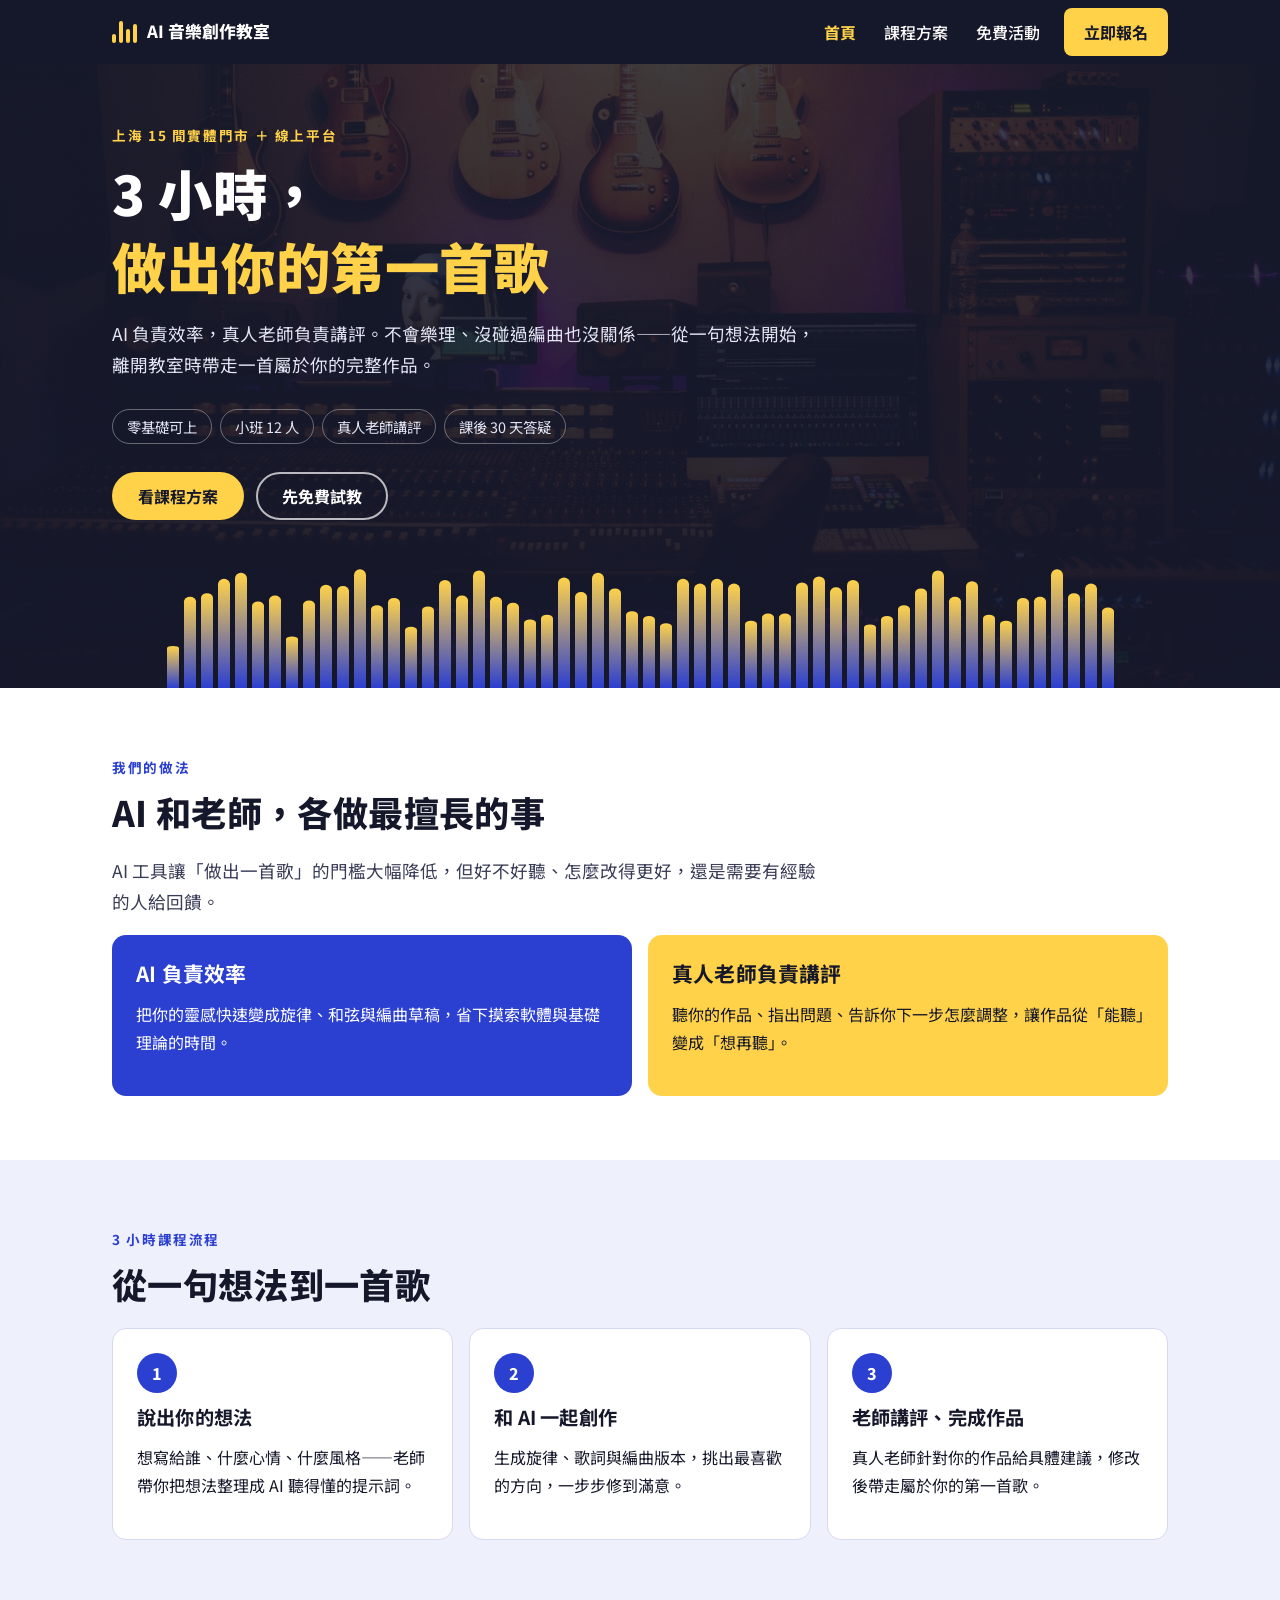
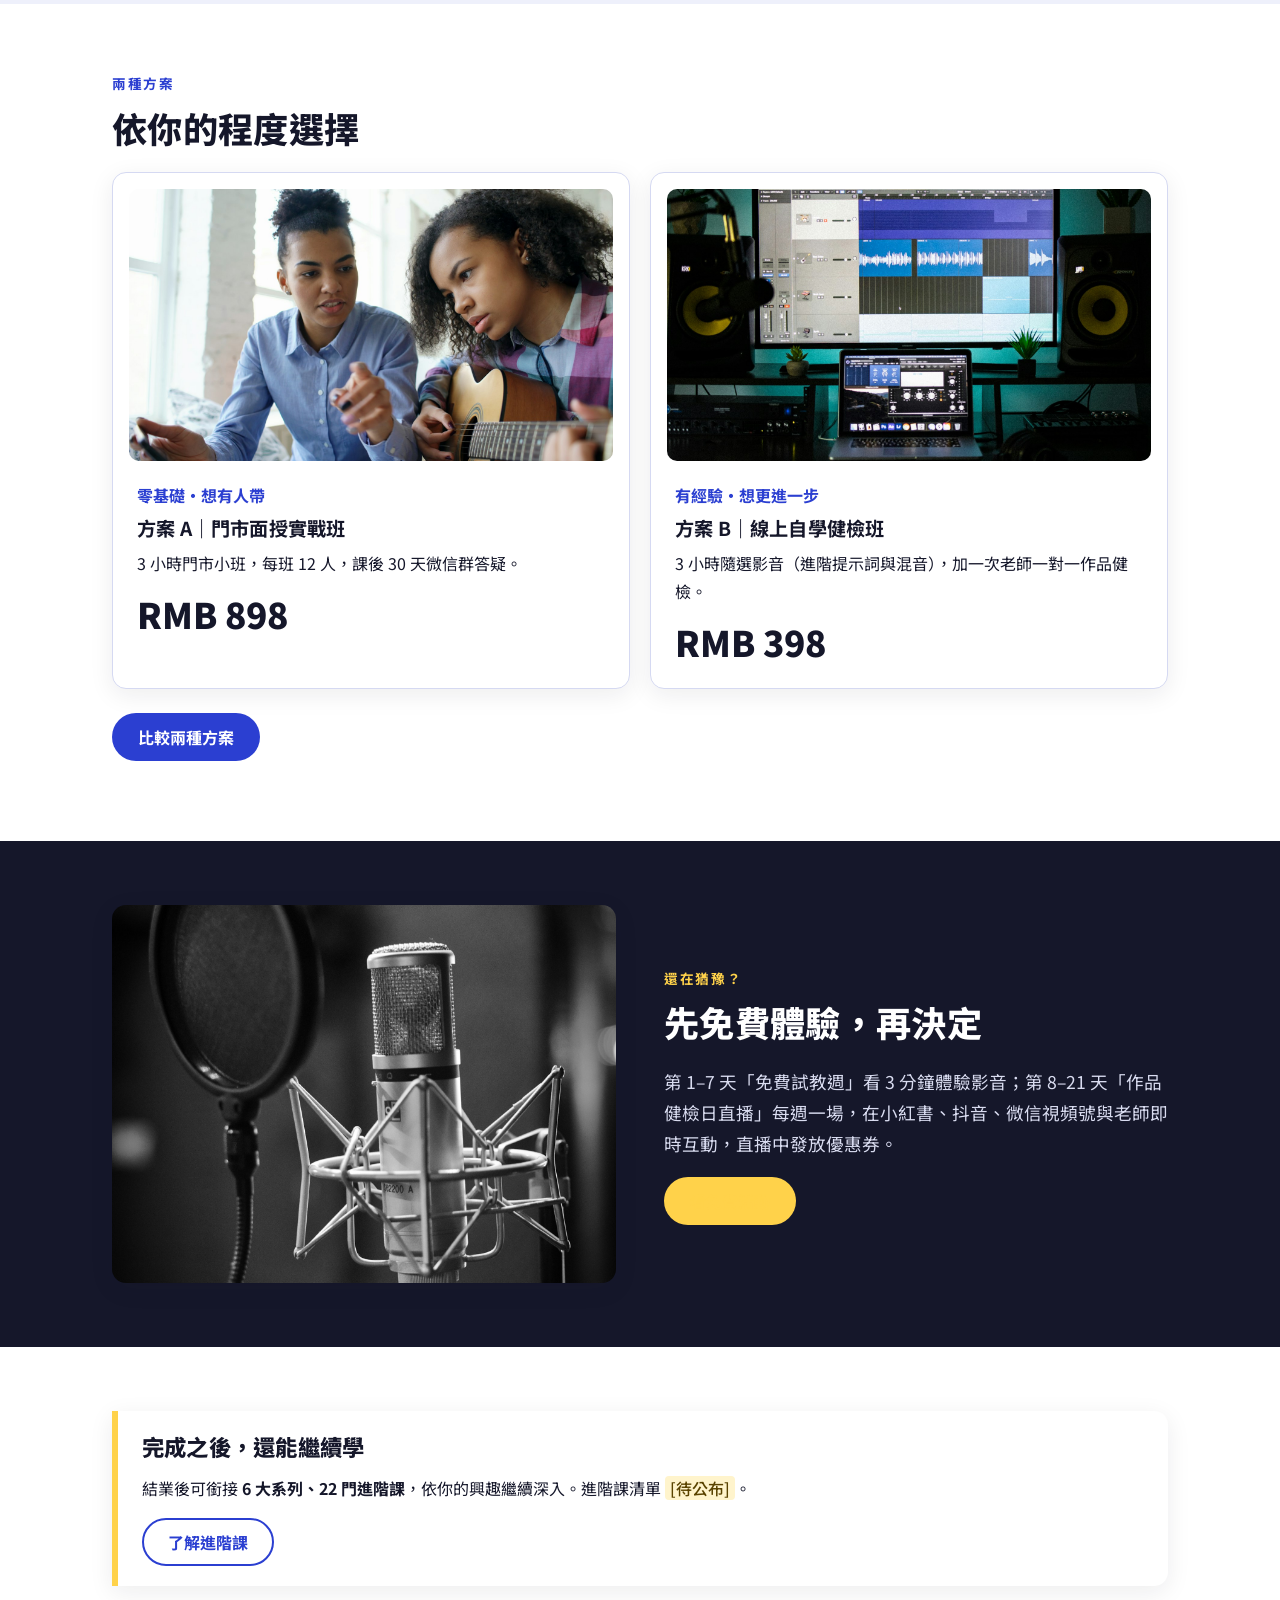
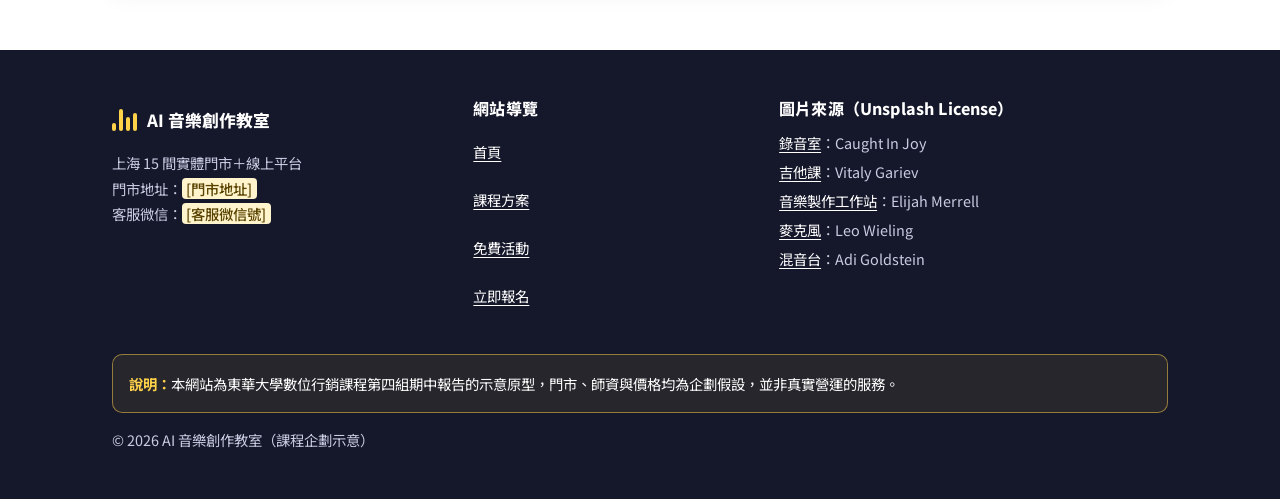
==== ai-music/index.html @ f9fa3133 "新增 AI 音樂創作教室示意官網（ai-music/） 東華大學數位行銷課程第四組期中報告企劃的多頁式靜態網站： 首頁、課程方案、免費活動、報名，共用 style.css 與 script.js。 圖" ====
<!doctype html>
<html lang="zh-Hant">
<head>
  <meta charset="utf-8">
  <meta name="viewport" content="width=device-width, initial-scale=1">
  <title>AI 音樂創作教室｜3 小時，做出你的第一首歌</title>
  <meta name="description" content="AI 音樂創作教室：上海 15 間實體門市＋線上平台。AI 負責效率，真人老師負責講評，3 小時做出你的第一首歌。">
  <meta name="theme-color" content="#15172A">
  <link rel="preconnect" href="https://fonts.googleapis.com">
  <link rel="preconnect" href="https://fonts.gstatic.com" crossorigin>
  <link href="https://fonts.googleapis.com/css2?family=Noto+Sans+TC:wght@400;500;700;800;900&display=swap" rel="stylesheet">
  <link rel="stylesheet" href="style.css">
</head>
<body>
  <a class="skip-link" href="#main">跳到主要內容</a>

  <header class="site-header">
    <div class="container nav">
      <a class="brand" href="index.html" aria-label="AI 音樂創作教室 首頁">
        <span class="brand-mark" aria-hidden="true"><i></i><i></i><i></i><i></i></span>
        AI 音樂創作教室
      </a>
      <button class="nav-toggle" type="button" aria-expanded="false" aria-controls="nav-menu" aria-label="開啟選單">
        <span class="nav-toggle-bars" aria-hidden="true"></span>
      </button>
      <nav aria-label="主選單">
        <ul class="nav-menu" id="nav-menu">
          <li><a href="index.html" aria-current="page">首頁</a></li>
          <li><a href="courses.html">課程方案</a></li>
          <li><a href="events.html">免費活動</a></li>
          <li class="nav-cta"><a href="signup.html">立即報名</a></li>
        </ul>
      </nav>
    </div>
  </header>

  <main id="main">
    <section class="hero" aria-labelledby="hero-title">
      <div class="container">
        <span class="eyebrow">上海 15 間實體門市 ＋ 線上平台</span>
        <h1 id="hero-title">3 小時，<br><span class="hl">做出你的第一首歌</span></h1>
        <p class="lead">AI 負責效率，真人老師負責講評。不會樂理、沒碰過編曲也沒關係——從一句想法開始，離開教室時帶走一首屬於你的完整作品。</p>
        <ul class="hero-tags" aria-label="課程特色">
          <li>零基礎可上</li>
          <li>小班 12 人</li>
          <li>真人老師講評</li>
          <li>課後 30 天答疑</li>
        </ul>
        <div class="btn-row">
          <a class="btn btn-primary" href="courses.html">看課程方案</a>
          <a class="btn btn-ghost" href="events.html">先免費試教</a>
        </div>
      </div>
      <div class="wave" aria-hidden="true"></div>
    </section>

    <section class="section" aria-labelledby="why-title">
      <div class="container">
        <span class="eyebrow">我們的做法</span>
        <h2 id="why-title">AI 和老師，各做最擅長的事</h2>
        <p class="lead">AI 工具讓「做出一首歌」的門檻大幅降低，但好不好聽、怎麼改得更好，還是需要有經驗的人給回饋。</p>
        <div class="split-roles">
          <div class="role role-ai">
            <h3>AI 負責效率</h3>
            <p>把你的靈感快速變成旋律、和弦與編曲草稿，省下摸索軟體與基礎理論的時間。</p>
          </div>
          <div class="role role-human">
            <h3>真人老師負責講評</h3>
            <p>聽你的作品、指出問題、告訴你下一步怎麼調整，讓作品從「能聽」變成「想再聽」。</p>
          </div>
        </div>
      </div>
    </section>

    <section class="section section-lilac" aria-labelledby="flow-title">
      <div class="container">
        <span class="eyebrow">3 小時課程流程</span>
        <h2 id="flow-title">從一句想法到一首歌</h2>
        <ol class="steps">
          <li>
            <h3>說出你的想法</h3>
            <p>想寫給誰、什麼心情、什麼風格——老師帶你把想法整理成 AI 聽得懂的提示詞。</p>
          </li>
          <li>
            <h3>和 AI 一起創作</h3>
            <p>生成旋律、歌詞與編曲版本，挑出最喜歡的方向，一步步修到滿意。</p>
          </li>
          <li>
            <h3>老師講評、完成作品</h3>
            <p>真人老師針對你的作品給具體建議，修改後帶走屬於你的第一首歌。</p>
          </li>
        </ol>
      </div>
    </section>

    <section class="section" aria-labelledby="plans-title">
      <div class="container">
        <span class="eyebrow">兩種方案</span>
        <h2 id="plans-title">依你的程度選擇</h2>
        <div class="grid grid-2">
          <article class="card">
            <div>
              <figure class="card-img">
                <img src="images/lesson.jpg" alt="兩位學員在教室裡一起學習彈吉他" width="1600" height="900" loading="lazy">
              </figure>
              <div>
                <p class="plan-for">零基礎・想有人帶</p>
                <h3>方案 A｜門市面授實戰班</h3>
                <p>3 小時門市小班，每班 12 人，課後 30 天微信群答疑。</p>
                <p class="price">RMB 898</p>
              </div>
            </div>
          </article>
          <article class="card">
            <div>
              <figure class="card-img">
                <img src="images/online.jpg" alt="昏暗工作室中顯示音樂製作軟體的電腦螢幕" width="1600" height="2400" loading="lazy">
              </figure>
              <div>
                <p class="plan-for">有經驗・想更進一步</p>
                <h3>方案 B｜線上自學健檢班</h3>
                <p>3 小時隨選影音（進階提示詞與混音），加一次老師一對一作品健檢。</p>
                <p class="price">RMB 398</p>
              </div>
            </div>
          </article>
        </div>
        <p style="margin-top:24px"><a class="btn btn-blue" href="courses.html">比較兩種方案</a></p>
      </div>
    </section>

    <section class="section section-ink" aria-labelledby="free-title">
      <div class="container media">
        <figure class="card-img">
          <img src="images/mic.jpg" alt="錄音室裡的電容式麥克風與防噴罩（黑白照片）" width="1600" height="2400" loading="lazy">
        </figure>
        <div>
          <span class="eyebrow">還在猶豫？</span>
          <h2 id="free-title">先免費體驗，再決定</h2>
          <p class="lead">第 1–7 天「免費試教週」看 3 分鐘體驗影音；第 8–21 天「作品健檢日直播」每週一場，在小紅書、抖音、微信視頻號與老師即時互動，直播中發放優惠券。</p>
          <a class="btn btn-primary" href="events.html">看免費活動</a>
        </div>
      </div>
    </section>

    <section class="section" aria-labelledby="next-title">
      <div class="container">
        <div class="callout">
          <h2 id="next-title" style="font-size:1.4rem">完成之後，還能繼續學</h2>
          <p>結業後可銜接 <strong>6 大系列、22 門進階課</strong>，依你的興趣繼續深入。進階課清單 <span class="placeholder">[待公布]</span>。</p>
          <a class="btn btn-outline" href="courses.html#advanced">了解進階課</a>
        </div>
      </div>
    </section>
  </main>

  <footer class="site-footer">
    <div class="container">
      <div class="footer-grid">
        <div>
          <a class="brand" href="index.html">
            <span class="brand-mark" aria-hidden="true"><i></i><i></i><i></i><i></i></span>
            AI 音樂創作教室
          </a>
          <p>上海 15 間實體門市＋線上平台<br>門市地址：<span class="placeholder">[門市地址]</span><br>客服微信：<span class="placeholder">[客服微信號]</span></p>
        </div>
        <div>
          <h2>網站導覽</h2>
          <ul class="footer-links">
            <li><a href="index.html">首頁</a></li>
            <li><a href="courses.html">課程方案</a></li>
            <li><a href="events.html">免費活動</a></li>
            <li><a href="signup.html">立即報名</a></li>
          </ul>
        </div>
        <div>
          <h2>圖片來源（Unsplash License）</h2>
          <ul>
            <li><a href="https://unsplash.com/photos/recording-studio-with-guitars-and-console-ptVBlniJi50">錄音室</a>：Caught In Joy</li>
            <li><a href="https://unsplash.com/photos/two-young-women-learning-to-play-guitar-together-z9Uz9_eKYOM">吉他課</a>：Vitaly Gariev</li>
            <li><a href="https://unsplash.com/photos/music-production-workspace-with-audio-software--qFWOJEEQh4">音樂製作工作站</a>：Elijah Merrell</li>
            <li><a href="https://unsplash.com/photos/grayscale-photo-of-condenser-microphone-beside-pop-filter-bG8U3kaZltE">麥克風</a>：Leo Wieling</li>
            <li><a href="https://unsplash.com/photos/close-up-photo-of-audio-mixer-sdtnZ4LgbWk">混音台</a>：Adi Goldstein</li>
          </ul>
        </div>
      </div>
      <p class="disclaimer"><strong>說明：</strong>本網站為東華大學數位行銷課程第四組期中報告的示意原型，門市、師資與價格均為企劃假設，並非真實營運的服務。</p>
      <p>© <span data-year>2026</span> AI 音樂創作教室（課程企劃示意）</p>
    </div>
  </footer>

  <script src="script.js"></script>
</body>
</html>
---- ai-music/style.css ----
/* AI 音樂創作教室 — 共用樣式（手機優先） */
:root {
  --cobalt: #2B3FD1;
  --cobalt-dark: #1F2FA8;
  --ink: #15172A;
  --ink-soft: #3A3D57;
  --lilac: #EEF0FB;
  --yellow: #FFD24A;
  --white: #FFFFFF;
  --line: #D5D9F2;
  --radius: 14px;
  --shadow: 0 6px 24px rgba(21, 23, 42, .08);
  --max: 1120px;
  --nav-h: 64px;
}

*, *::before, *::after { box-sizing: border-box; }

html { scroll-behavior: smooth; }
@media (prefers-reduced-motion: reduce) {
  html { scroll-behavior: auto; }
}

body {
  margin: 0;
  font-family: "Noto Sans TC", system-ui, -apple-system, "PingFang TC", "Microsoft JhengHei", sans-serif;
  font-size: 1rem;
  line-height: 1.75;
  color: var(--ink);
  background: var(--white);
  -webkit-text-size-adjust: 100%;
}

img { max-width: 100%; height: auto; display: block; }

a { color: var(--cobalt); text-underline-offset: 3px; }
a:hover { color: var(--cobalt-dark); }

h1, h2, h3 { line-height: 1.35; margin: 0 0 .6em; letter-spacing: .01em; }
h1 { font-size: clamp(2rem, 7vw, 3.4rem); font-weight: 900; }
h2 { font-size: clamp(1.5rem, 4.5vw, 2.2rem); font-weight: 800; }
h3 { font-size: 1.2rem; font-weight: 700; }
p { margin: 0 0 1em; }

:focus-visible {
  outline: 3px solid var(--yellow);
  outline-offset: 3px;
  box-shadow: 0 0 0 6px var(--ink);
  border-radius: 6px;
}

.skip-link {
  position: absolute; left: 16px; top: -100px; z-index: 100;
  background: var(--yellow); color: var(--ink); font-weight: 700;
  padding: 10px 16px; border-radius: 8px; text-decoration: none;
}
.skip-link:focus { top: 12px; }

.container { width: 100%; max-width: var(--max); margin: 0 auto; padding: 0 16px; }
@media (min-width: 768px) { .container { padding: 0 32px; } }

.placeholder {
  background: #FFF4CC; color: #5A4300;
  padding: 0 .3em; border-radius: 4px; font-weight: 500;
  white-space: nowrap;
}

/* ---------- 導覽列 ---------- */
.site-header {
  position: sticky; top: 0; z-index: 50;
  background: var(--ink); color: var(--white);
}
.nav { display: flex; align-items: center; min-height: var(--nav-h); }
.nav-toggle { margin-left: auto; }
.brand {
  display: flex; align-items: center; gap: 10px;
  color: var(--white); text-decoration: none; font-weight: 800; font-size: 1.05rem;
  min-height: 44px;
}
.brand:hover { color: var(--white); }
.brand-mark { display: inline-flex; align-items: flex-end; gap: 3px; height: 22px; }
.brand-mark i { width: 4px; background: var(--yellow); border-radius: 2px; }
.brand-mark i:nth-child(1) { height: 40%; }
.brand-mark i:nth-child(2) { height: 100%; }
.brand-mark i:nth-child(3) { height: 65%; }
.brand-mark i:nth-child(4) { height: 85%; }

.nav-toggle {
  display: inline-flex; align-items: center; justify-content: center;
  width: 48px; height: 48px; padding: 0;
  background: transparent; border: 2px solid rgba(255,255,255,.35); border-radius: 10px;
  color: var(--white); cursor: pointer;
}
.nav-toggle-bars, .nav-toggle-bars::before, .nav-toggle-bars::after {
  display: block; width: 22px; height: 2px; background: currentColor; border-radius: 2px;
  position: relative; transition: transform .2s, opacity .2s;
}
.nav-toggle-bars::before, .nav-toggle-bars::after { content: ""; position: absolute; left: 0; }
.nav-toggle-bars::before { top: -7px; }
.nav-toggle-bars::after { top: 7px; }
.nav-toggle[aria-expanded="true"] .nav-toggle-bars { background: transparent; }
.nav-toggle[aria-expanded="true"] .nav-toggle-bars::before { transform: translateY(7px) rotate(45deg); }
.nav-toggle[aria-expanded="true"] .nav-toggle-bars::after { transform: translateY(-7px) rotate(-45deg); }

.nav-menu {
  position: absolute; left: 0; right: 0; top: 100%;
  background: var(--ink); border-top: 1px solid rgba(255,255,255,.12);
  list-style: none; margin: 0; padding: 8px 16px 20px;
  display: none;
}
.nav-menu.is-open { display: block; }
.nav-menu a {
  display: flex; align-items: center; min-height: 48px; padding: 0 12px;
  color: var(--white); text-decoration: none; font-weight: 500; border-radius: 8px;
}
.nav-menu a:hover { background: rgba(255,255,255,.08); color: var(--white); }
.nav-menu a[aria-current="page"] { color: var(--yellow); font-weight: 700; }
.nav-menu .nav-cta { margin-top: 8px; }
.nav-menu .nav-cta a { background: var(--yellow); color: var(--ink); justify-content: center; font-weight: 700; }
.nav-menu .nav-cta a:hover { background: #FFE07F; color: var(--ink); }
.nav-menu .nav-cta a[aria-current="page"] { color: var(--ink); }

@media (min-width: 880px) {
  .nav-toggle { display: none; }
  .nav > nav { margin-left: auto; }
  .nav-menu {
    position: static; display: flex !important; align-items: center; gap: 4px;
    padding: 0; border: 0; background: none;
  }
  .nav-menu .nav-cta { margin: 0 0 0 8px; }
  .nav-menu .nav-cta a { padding: 0 20px; }
}

/* ---------- 按鈕 ---------- */
.btn {
  display: inline-flex; align-items: center; justify-content: center; gap: 8px;
  min-height: 48px; min-width: 44px; padding: 0 24px;
  border-radius: 999px; border: 2px solid transparent;
  font: inherit; font-weight: 700; text-decoration: none; cursor: pointer;
  transition: background .15s, color .15s, transform .15s;
}
.btn:active { transform: translateY(1px); }
.btn-primary { background: var(--yellow); color: var(--ink); }
.btn-primary:hover { background: #FFE07F; color: var(--ink); }
.btn-blue { background: var(--cobalt); color: var(--white); }
.btn-blue:hover { background: var(--cobalt-dark); color: var(--white); }
.btn-ghost { background: transparent; color: var(--white); border-color: rgba(255,255,255,.7); }
.btn-ghost:hover { background: rgba(255,255,255,.1); color: var(--white); }
.btn-outline { background: var(--white); color: var(--cobalt); border-color: var(--cobalt); }
.btn-outline:hover { background: var(--lilac); color: var(--cobalt-dark); }
.btn-row { display: flex; flex-wrap: wrap; gap: 12px; }

/* ---------- 區塊 ---------- */
.section { padding: 64px 0; }
.section-lilac { background: var(--lilac); }
.section-ink { background: var(--ink); color: var(--white); }
.section-ink a { color: var(--yellow); }
.eyebrow {
  display: inline-block; font-size: .85rem; font-weight: 700; letter-spacing: .12em;
  color: var(--cobalt); margin-bottom: 8px;
}
.section-ink .eyebrow, .hero .eyebrow, .page-hero .eyebrow { color: var(--yellow); }
.lead { font-size: 1.1rem; color: var(--ink-soft); max-width: 40em; }
.section-ink .lead { color: #D9DCF0; }

.grid { display: grid; gap: 20px; }
@media (min-width: 720px) {
  .grid-2 { grid-template-columns: repeat(2, 1fr); }
  .grid-3 { grid-template-columns: repeat(3, 1fr); }
}

.card {
  background: var(--white); border: 1px solid var(--line); border-radius: var(--radius);
  padding: 24px; box-shadow: var(--shadow);
}
.card h3 { margin-bottom: .4em; }
.card p:last-child { margin-bottom: 0; }

.icon-dot {
  width: 44px; height: 44px; border-radius: 12px;
  display: inline-flex; align-items: center; justify-content: center;
  background: var(--lilac); color: var(--cobalt); font-weight: 900; margin-bottom: 12px;
}

/* ---------- 首頁主視覺 ---------- */
.hero {
  position: relative; overflow: hidden;
  background: var(--ink); color: var(--white);
  padding: 56px 0 0;
}
.hero::before {
  content: ""; position: absolute; inset: 0;
  background: linear-gradient(180deg, rgba(21,23,42,.82), rgba(21,23,42,.94)), url("images/studio.jpg") center/cover no-repeat;
}
.hero > * { position: relative; }
.hero h1 { margin-bottom: .3em; }
.hero h1 .hl { color: var(--yellow); }
.hero .lead { color: #E3E5F5; margin-bottom: 1.6em; }
.hero-tags { display: flex; flex-wrap: wrap; gap: 8px; margin: 0 0 28px; padding: 0; list-style: none; }
.hero-tags li {
  border: 1px solid rgba(255,255,255,.35); border-radius: 999px;
  padding: 4px 14px; font-size: .9rem; color: #E3E5F5;
}

.wave {
  display: flex; align-items: flex-end; justify-content: center; gap: 5px;
  height: 120px; margin-top: 48px; padding: 0 16px;
}
.wave span {
  flex: 1 1 0; max-width: 12px; height: 100%;
  background: linear-gradient(180deg, var(--yellow), var(--cobalt));
  border-radius: 6px 6px 0 0;
  transform-origin: bottom;
  transform: scaleY(var(--h, .4));
  animation: bounce 1.2s ease-in-out infinite alternate;
  animation-delay: var(--d, 0s);
}
@keyframes bounce {
  0%   { transform: scaleY(.12); }
  50%  { transform: scaleY(var(--h, .5)); }
  100% { transform: scaleY(calc(var(--h, .5) * .55)); }
}
@media (prefers-reduced-motion: reduce) {
  .wave span { animation: none; }
}
.wave-caption { position: absolute; width: 1px; height: 1px; overflow: hidden; clip: rect(0 0 0 0); }

/* 內頁標題 */
.page-hero { background: var(--ink); color: var(--white); padding: 48px 0 40px; }
.page-hero .lead { color: #D9DCF0; margin: 0; }

/* ---------- 圖文 ---------- */
.media { display: grid; gap: 28px; align-items: center; }
@media (min-width: 820px) { .media { grid-template-columns: 1fr 1fr; gap: 48px; } .media.reverse > :first-child { order: 2; } }
.media figure { margin: 0; }
.media img { width: 100%; aspect-ratio: 4 / 3; object-fit: cover; border-radius: var(--radius); box-shadow: var(--shadow); }
.media figcaption, .photo-credit { font-size: .8rem; color: var(--ink-soft); margin-top: 8px; }

.split-roles { display: grid; gap: 16px; }
@media (min-width: 720px) { .split-roles { grid-template-columns: 1fr 1fr; } }
.role { border-radius: var(--radius); padding: 24px; }
.role-ai { background: var(--cobalt); color: var(--white); }
.role-human { background: var(--yellow); color: var(--ink); }
.role h3 { font-size: 1.3rem; }

.checklist { list-style: none; padding: 0; margin: 0 0 1em; }
.checklist li { position: relative; padding-left: 30px; margin-bottom: 8px; }
.checklist li::before {
  content: ""; position: absolute; left: 4px; top: .55em;
  width: 14px; height: 8px; border-left: 3px solid var(--cobalt); border-bottom: 3px solid var(--cobalt);
  transform: rotate(-45deg);
}

.steps { counter-reset: step; list-style: none; padding: 0; margin: 0; display: grid; gap: 16px; }
@media (min-width: 720px) { .steps { grid-template-columns: repeat(3, 1fr); } }
.steps li { counter-increment: step; background: var(--white); border-radius: var(--radius); padding: 24px; border: 1px solid var(--line); }
.steps li::before {
  content: counter(step); display: inline-flex; align-items: center; justify-content: center;
  width: 40px; height: 40px; border-radius: 50%; background: var(--cobalt); color: var(--white);
  font-weight: 800; margin-bottom: 12px;
}

/* ---------- 方案 ---------- */
.plan { display: flex; flex-direction: column; position: relative; padding-top: 32px; }
.plan-badge {
  position: absolute; top: -14px; left: 24px;
  background: var(--cobalt); color: var(--white); font-size: .85rem; font-weight: 700;
  padding: 4px 14px; border-radius: 999px;
}
.plan-b .plan-badge { background: var(--ink); }
.plan-for { color: var(--cobalt); font-weight: 700; margin-bottom: .4em; }
.price { font-size: 2.2rem; font-weight: 900; line-height: 1.2; margin: 8px 0 4px; }
.price small { font-size: 1rem; font-weight: 700; color: var(--ink-soft); }
.seats { align-self: flex-start; display: inline-block; background: var(--lilac); color: var(--cobalt); font-weight: 700; padding: 2px 12px; border-radius: 999px; font-size: .9rem; margin-bottom: 16px; }
.plan .checklist { flex: 1; }
.plan .btn { width: 100%; margin-top: 8px; }

.table-wrap { overflow-x: auto; border: 1px solid var(--line); border-radius: var(--radius); background: var(--white); }
table { width: 100%; border-collapse: collapse; min-width: 520px; }
th, td { padding: 14px 16px; text-align: left; border-bottom: 1px solid var(--line); vertical-align: top; }
thead th { background: var(--ink); color: var(--white); font-weight: 700; }
tbody th { background: var(--lilac); font-weight: 700; width: 24%; }
tr:last-child th, tr:last-child td { border-bottom: 0; }

.callout {
  border-left: 6px solid var(--yellow); background: var(--white);
  padding: 20px 24px; border-radius: 0 var(--radius) var(--radius) 0; box-shadow: var(--shadow);
}

/* ---------- 活動時間軸 ---------- */
.timeline { list-style: none; margin: 0; padding: 0; position: relative; }
.timeline::before { content: ""; position: absolute; left: 19px; top: 8px; bottom: 8px; width: 3px; background: var(--line); }
.timeline > li { position: relative; padding-left: 60px; margin-bottom: 28px; }
.timeline > li:last-child { margin-bottom: 0; }
.timeline-dot {
  position: absolute; left: 0; top: 0; width: 42px; height: 42px; border-radius: 50%;
  background: var(--cobalt); color: var(--white); display: flex; align-items: center; justify-content: center;
  font-weight: 800; font-size: .9rem;
}
.timeline .card .days { font-weight: 700; color: var(--cobalt); margin-bottom: 4px; }

.platforms { display: flex; flex-wrap: wrap; gap: 8px; list-style: none; padding: 0; margin: 0 0 1em; }
.platforms li { background: var(--ink); color: var(--white); border-radius: 999px; padding: 4px 14px; font-size: .9rem; }

/* ---------- 表單 ---------- */
.form-card { max-width: 680px; margin: 0 auto; }
fieldset { border: 0; padding: 0; margin: 0 0 24px; }
legend, .field > label { font-weight: 700; margin-bottom: 8px; display: block; padding: 0; }
.req { color: #B3261E; margin-left: 4px; }
.hint { font-size: .9rem; color: var(--ink-soft); margin: 4px 0 0; }
.field { margin-bottom: 22px; }

.plan-options { display: grid; gap: 12px; }
@media (min-width: 600px) { .plan-options { grid-template-columns: 1fr 1fr; } }
.plan-option { position: relative; }
.plan-option input { position: absolute; opacity: 0; width: 1px; height: 1px; }
.plan-option label {
  display: block; min-height: 44px; padding: 16px 16px 16px 52px; cursor: pointer;
  border: 2px solid var(--line); border-radius: 12px; background: var(--white); position: relative;
}
.plan-option label::before {
  content: ""; position: absolute; left: 16px; top: 20px; width: 22px; height: 22px;
  border-radius: 50%; border: 2px solid var(--ink-soft); background: var(--white);
}
.plan-option input:checked + label { border-color: var(--cobalt); background: var(--lilac); }
.plan-option input:checked + label::before { border-color: var(--cobalt); box-shadow: inset 0 0 0 5px var(--white); background: var(--cobalt); }
.plan-option input:focus-visible + label { outline: 3px solid var(--yellow); outline-offset: 3px; box-shadow: 0 0 0 6px var(--ink); }
.plan-option strong { display: block; }
.plan-option span { font-size: .9rem; color: var(--ink-soft); }

input[type="text"], select, textarea {
  width: 100%; min-height: 48px; padding: 10px 14px;
  font: inherit; color: var(--ink); background: var(--white);
  border: 2px solid #8B90B3; border-radius: 10px;
}
textarea { min-height: 120px; resize: vertical; }
input[type="text"]:focus, select:focus, textarea:focus { border-color: var(--cobalt); outline: 3px solid var(--yellow); outline-offset: 1px; }
[aria-invalid="true"] { border-color: #B3261E !important; }
.error { color: #B3261E; font-size: .9rem; font-weight: 500; margin: 6px 0 0; }
.error:empty { display: none; }

.confirm { text-align: center; }
.confirm .check {
  width: 72px; height: 72px; border-radius: 50%; background: var(--cobalt); color: var(--white);
  display: inline-flex; align-items: center; justify-content: center; font-size: 2rem; margin-bottom: 16px;
}
.confirm dl { text-align: left; display: grid; grid-template-columns: max-content 1fr; gap: 8px 16px; background: var(--lilac); padding: 20px; border-radius: 12px; margin: 20px 0; }
.confirm dt { font-weight: 700; }
.confirm dd { margin: 0; word-break: break-word; }

[hidden] { display: none !important; }

/* ---------- 頁尾 ---------- */
.site-footer { background: var(--ink); color: #C9CCE3; padding: 48px 0 32px; font-size: .9rem; }
.site-footer a { color: var(--white); }
.site-footer .brand { margin-bottom: 8px; }
.footer-grid { display: grid; gap: 28px; }
@media (min-width: 820px) { .footer-grid { grid-template-columns: 1.2fr 1fr 1.4fr; } }
.site-footer h2 { font-size: 1rem; color: var(--white); margin-bottom: .6em; }
.site-footer ul { list-style: none; margin: 0; padding: 0; }
.site-footer li { margin-bottom: 4px; }
.footer-links a { display: inline-flex; align-items: center; min-height: 44px; }
.disclaimer {
  margin-top: 32px; padding: 16px; border: 1px solid rgba(255,210,74,.5); border-radius: 10px;
  color: var(--white); background: rgba(255,210,74,.08);
}
.disclaimer strong { color: var(--yellow); }

.card .card-img { margin: -8px -8px 20px; }
.card .card-img img { width: 100%; aspect-ratio: 16 / 9; object-fit: cover; border-radius: 10px; }

[tabindex="-1"]:focus { outline: none; box-shadow: none; }
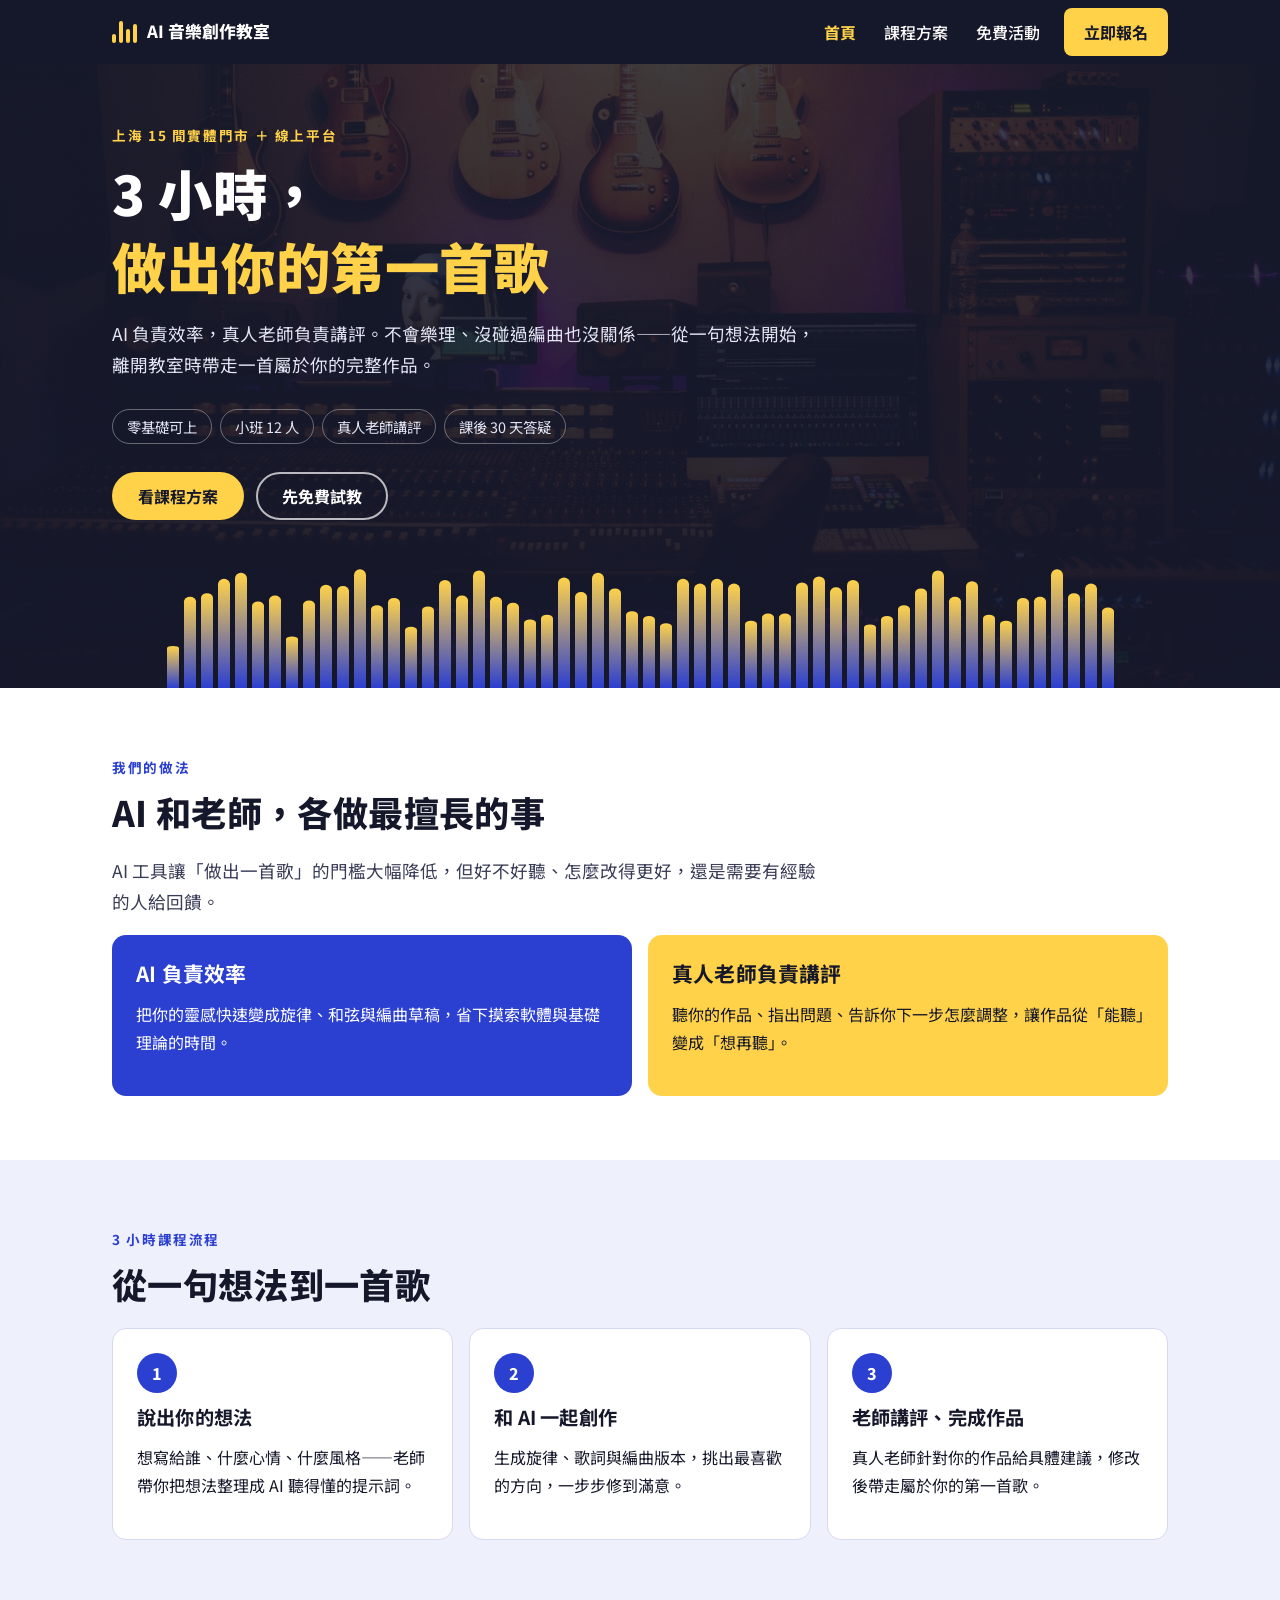
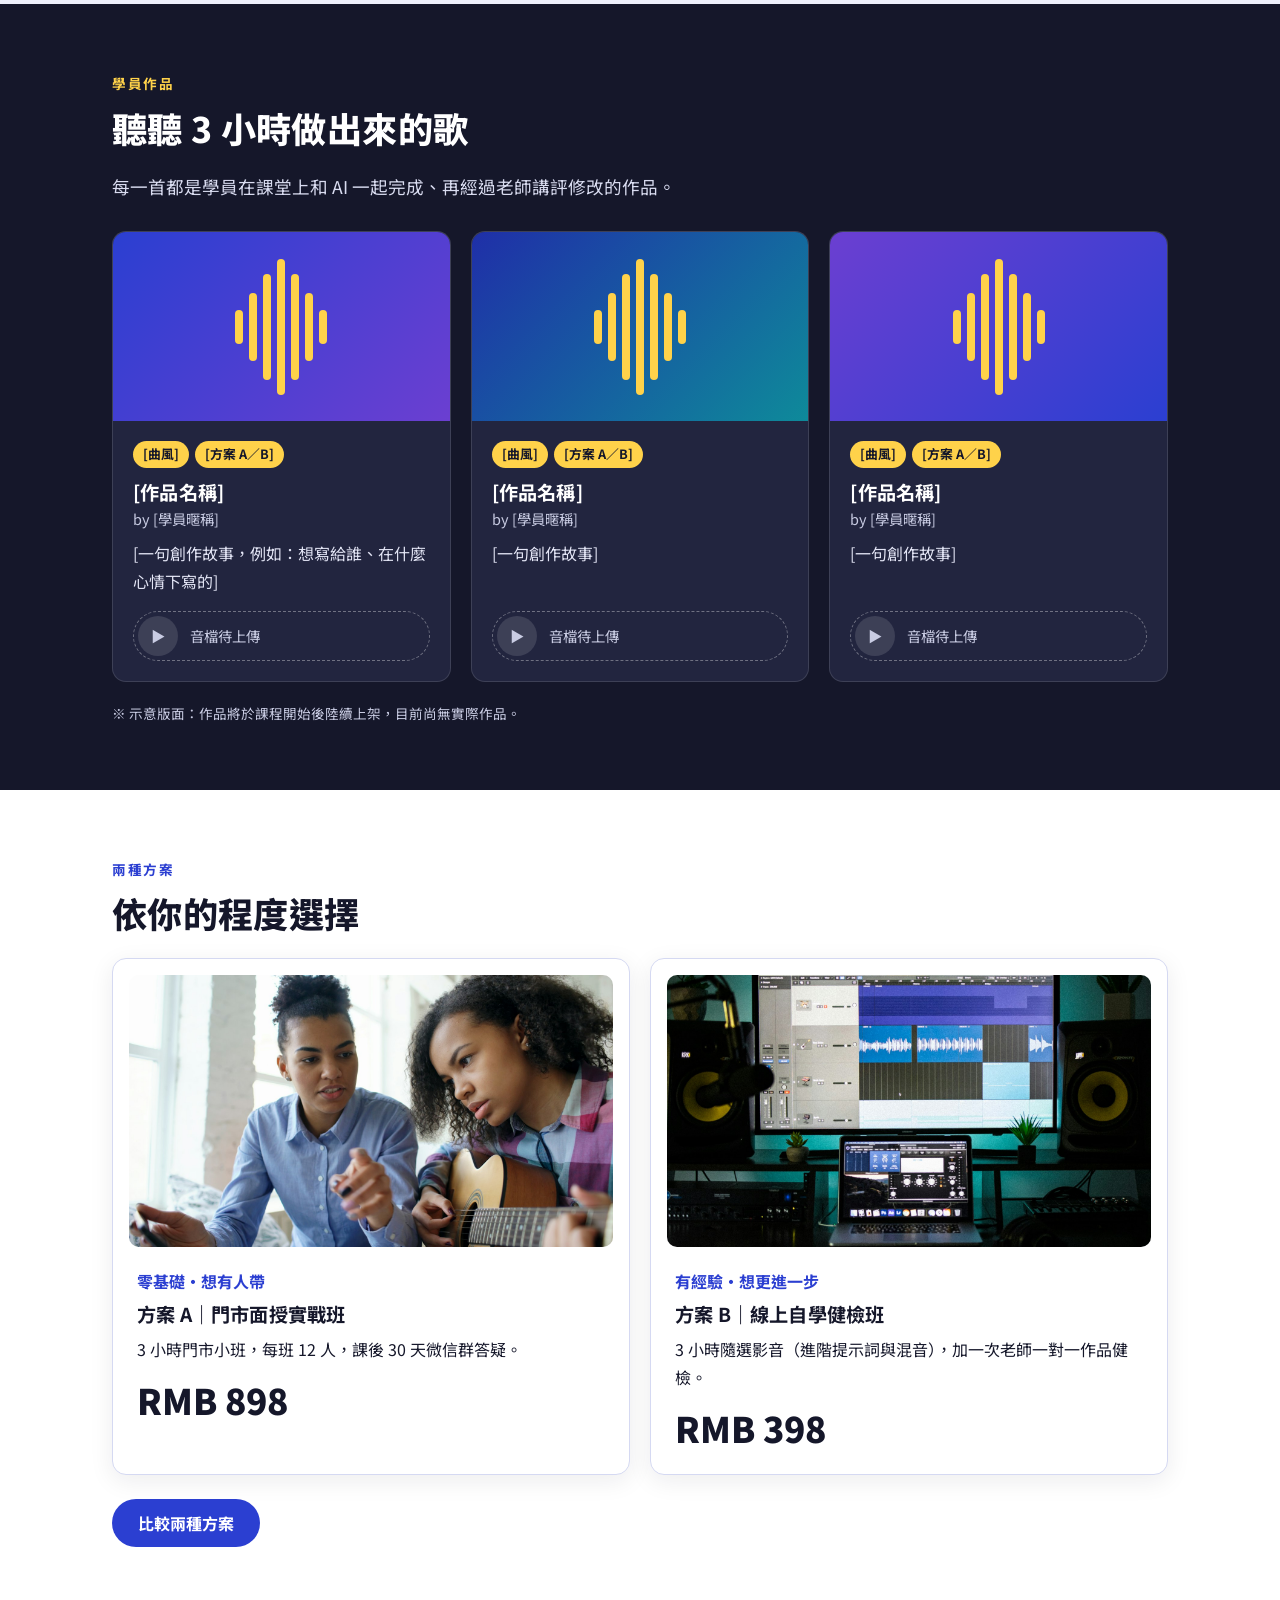
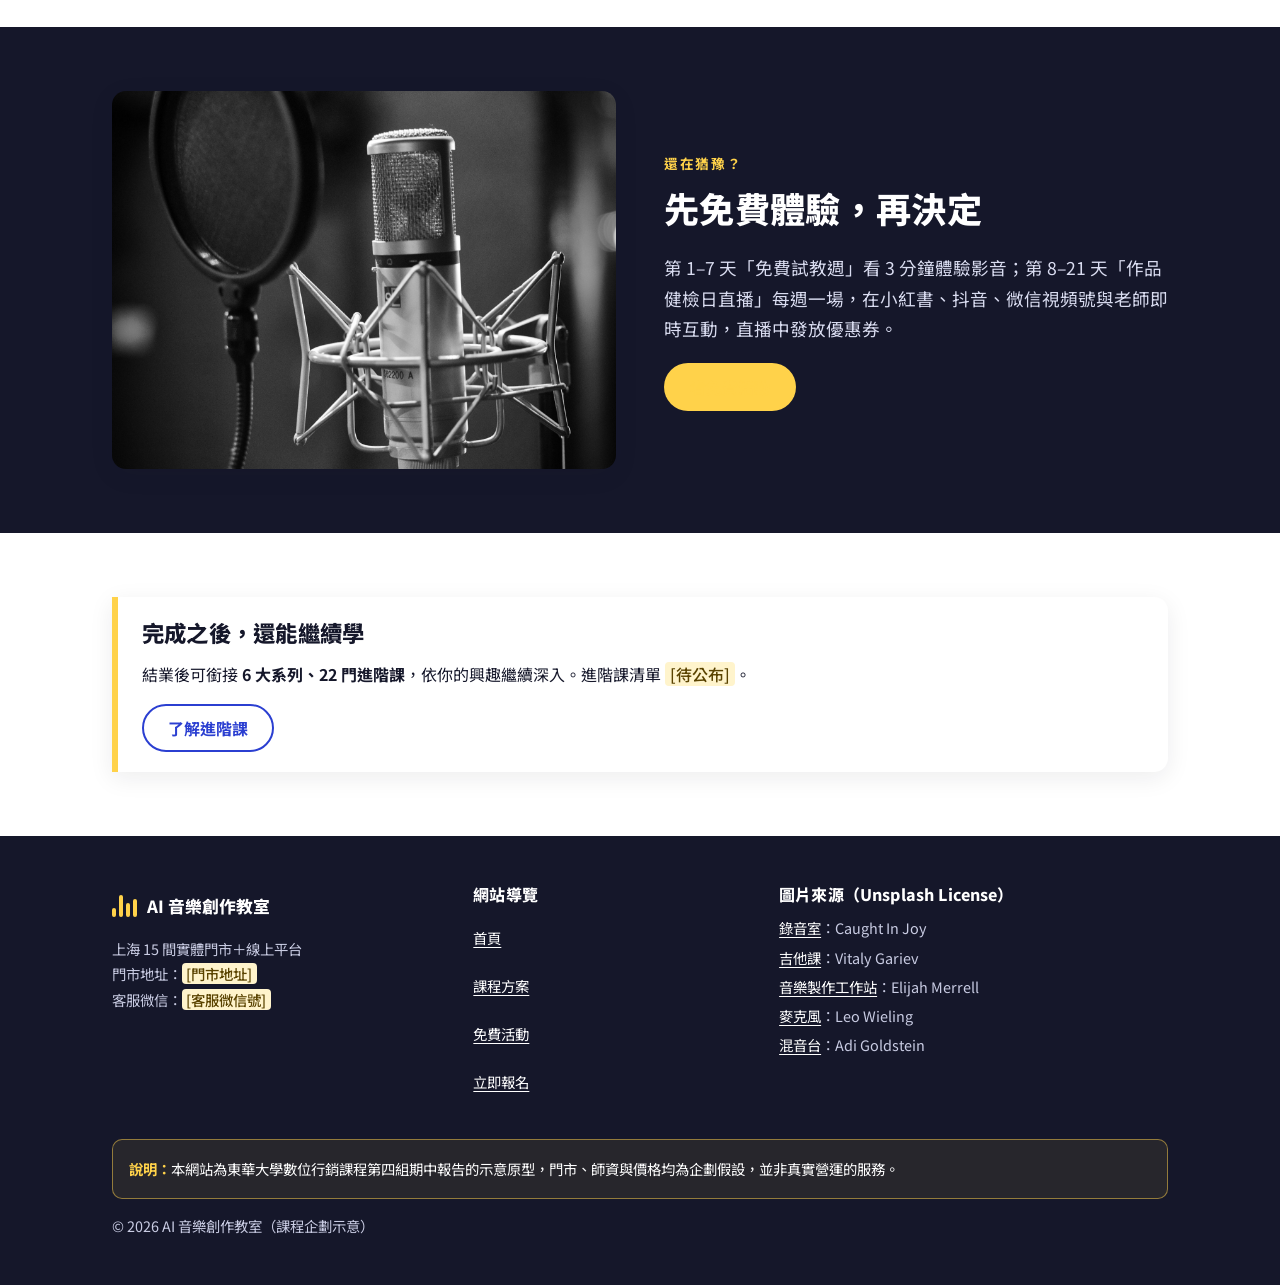
==== commit 9342309a: "ai-music 首頁新增「學員作品」區塊（示意版面） 三張作品卡片：歌名、作者、曲風、創作故事與播放器位置， 目前尚無實際作品，內容以方括號標示，HTML 註解說明如何換上 mp3。  Co-Aut" ====
--- a/ai-music/index.html
+++ b/ai-music/index.html
@@ -93,6 +93,54 @@
       </div>
     </section>
 
+    <section class="section section-ink" id="works" aria-labelledby="works-title">
+      <div class="container">
+        <span class="eyebrow">學員作品</span>
+        <h2 id="works-title">聽聽 3 小時做出來的歌</h2>
+        <p class="lead">每一首都是學員在課堂上和 AI 一起完成、再經過老師講評修改的作品。</p>
+        <!--
+          換上真的作品時：
+          1. 把 mp3 放進 ai-music/audio/
+          2. 把該卡片的 <div class="player is-empty">…</div> 整段換成：
+             <audio class="player-audio" controls preload="none" src="audio/檔名.mp3"></audio>
+          3. 把方括號文字換成歌名、作者、曲風與創作故事
+        -->
+        <div class="grid grid-3 works">
+          <article class="work">
+            <div class="work-cover" aria-hidden="true"><span></span><span></span><span></span><span></span><span></span><span></span><span></span></div>
+            <div class="work-body">
+              <ul class="work-tags" aria-label="標籤"><li>[曲風]</li><li>[方案 A／B]</li></ul>
+              <h3>[作品名稱]</h3>
+              <p class="work-by">by [學員暱稱]</p>
+              <p class="work-story">[一句創作故事，例如：想寫給誰、在什麼心情下寫的]</p>
+              <div class="player is-empty"><span class="player-btn" aria-hidden="true">▶</span><span>音檔待上傳</span></div>
+            </div>
+          </article>
+          <article class="work">
+            <div class="work-cover cover-2" aria-hidden="true"><span></span><span></span><span></span><span></span><span></span><span></span><span></span></div>
+            <div class="work-body">
+              <ul class="work-tags" aria-label="標籤"><li>[曲風]</li><li>[方案 A／B]</li></ul>
+              <h3>[作品名稱]</h3>
+              <p class="work-by">by [學員暱稱]</p>
+              <p class="work-story">[一句創作故事]</p>
+              <div class="player is-empty"><span class="player-btn" aria-hidden="true">▶</span><span>音檔待上傳</span></div>
+            </div>
+          </article>
+          <article class="work">
+            <div class="work-cover cover-3" aria-hidden="true"><span></span><span></span><span></span><span></span><span></span><span></span><span></span></div>
+            <div class="work-body">
+              <ul class="work-tags" aria-label="標籤"><li>[曲風]</li><li>[方案 A／B]</li></ul>
+              <h3>[作品名稱]</h3>
+              <p class="work-by">by [學員暱稱]</p>
+              <p class="work-story">[一句創作故事]</p>
+              <div class="player is-empty"><span class="player-btn" aria-hidden="true">▶</span><span>音檔待上傳</span></div>
+            </div>
+          </article>
+        </div>
+        <p class="works-note">※ 示意版面：作品將於課程開始後陸續上架，目前尚無實際作品。</p>
+      </div>
+    </section>
+
     <section class="section" aria-labelledby="plans-title">
       <div class="container">
         <span class="eyebrow">兩種方案</span>
--- a/ai-music/style.css
+++ b/ai-music/style.css
@@ -370,3 +370,35 @@
 .card .card-img img { width: 100%; aspect-ratio: 16 / 9; object-fit: cover; border-radius: 10px; }
 
 [tabindex="-1"]:focus { outline: none; box-shadow: none; }
+
+/* ---------- 學員作品 ---------- */
+.works { margin-top: 28px; }
+.work {
+  background: #22253F; border: 1px solid rgba(255,255,255,.12); border-radius: var(--radius);
+  overflow: hidden; display: flex; flex-direction: column;
+}
+.work-cover {
+  aspect-ratio: 16 / 9; display: flex; align-items: center; justify-content: center; gap: 6px;
+  background: linear-gradient(135deg, var(--cobalt), #6B3FD1);
+}
+.work-cover.cover-2 { background: linear-gradient(135deg, #1F2FA8, #0E8A9A); }
+.work-cover.cover-3 { background: linear-gradient(135deg, #6B3FD1, var(--cobalt)); }
+.work-cover span { width: 8px; border-radius: 4px; background: var(--yellow); }
+.work-cover span:nth-child(1), .work-cover span:nth-child(7) { height: 18%; }
+.work-cover span:nth-child(2), .work-cover span:nth-child(6) { height: 36%; }
+.work-cover span:nth-child(3), .work-cover span:nth-child(5) { height: 56%; }
+.work-cover span:nth-child(4) { height: 72%; }
+.work-body { padding: 20px; display: flex; flex-direction: column; flex: 1; }
+.work-body h3 { margin: 4px 0 0; color: var(--white); }
+.work-by { color: #C9CCE3; font-size: .9rem; margin: 0 0 8px; }
+.work-story { color: #E3E5F5; flex: 1; }
+.work-tags { list-style: none; padding: 0; margin: 0 0 8px; display: flex; flex-wrap: wrap; gap: 6px; }
+.work-tags li { font-size: .8rem; font-weight: 700; color: var(--ink); background: var(--yellow); border-radius: 999px; padding: 2px 10px; }
+.player { display: flex; align-items: center; gap: 12px; min-height: 48px; }
+.player.is-empty { color: #C9CCE3; font-size: .9rem; border: 1px dashed rgba(255,255,255,.35); border-radius: 999px; padding: 4px 16px 4px 4px; }
+.player-btn {
+  width: 40px; height: 40px; border-radius: 50%; display: inline-flex; align-items: center; justify-content: center;
+  background: rgba(255,255,255,.12); color: #C9CCE3; font-size: .9rem;
+}
+.player-audio { width: 100%; }
+.works-note { margin: 20px 0 0; font-size: .85rem; color: #C9CCE3; }
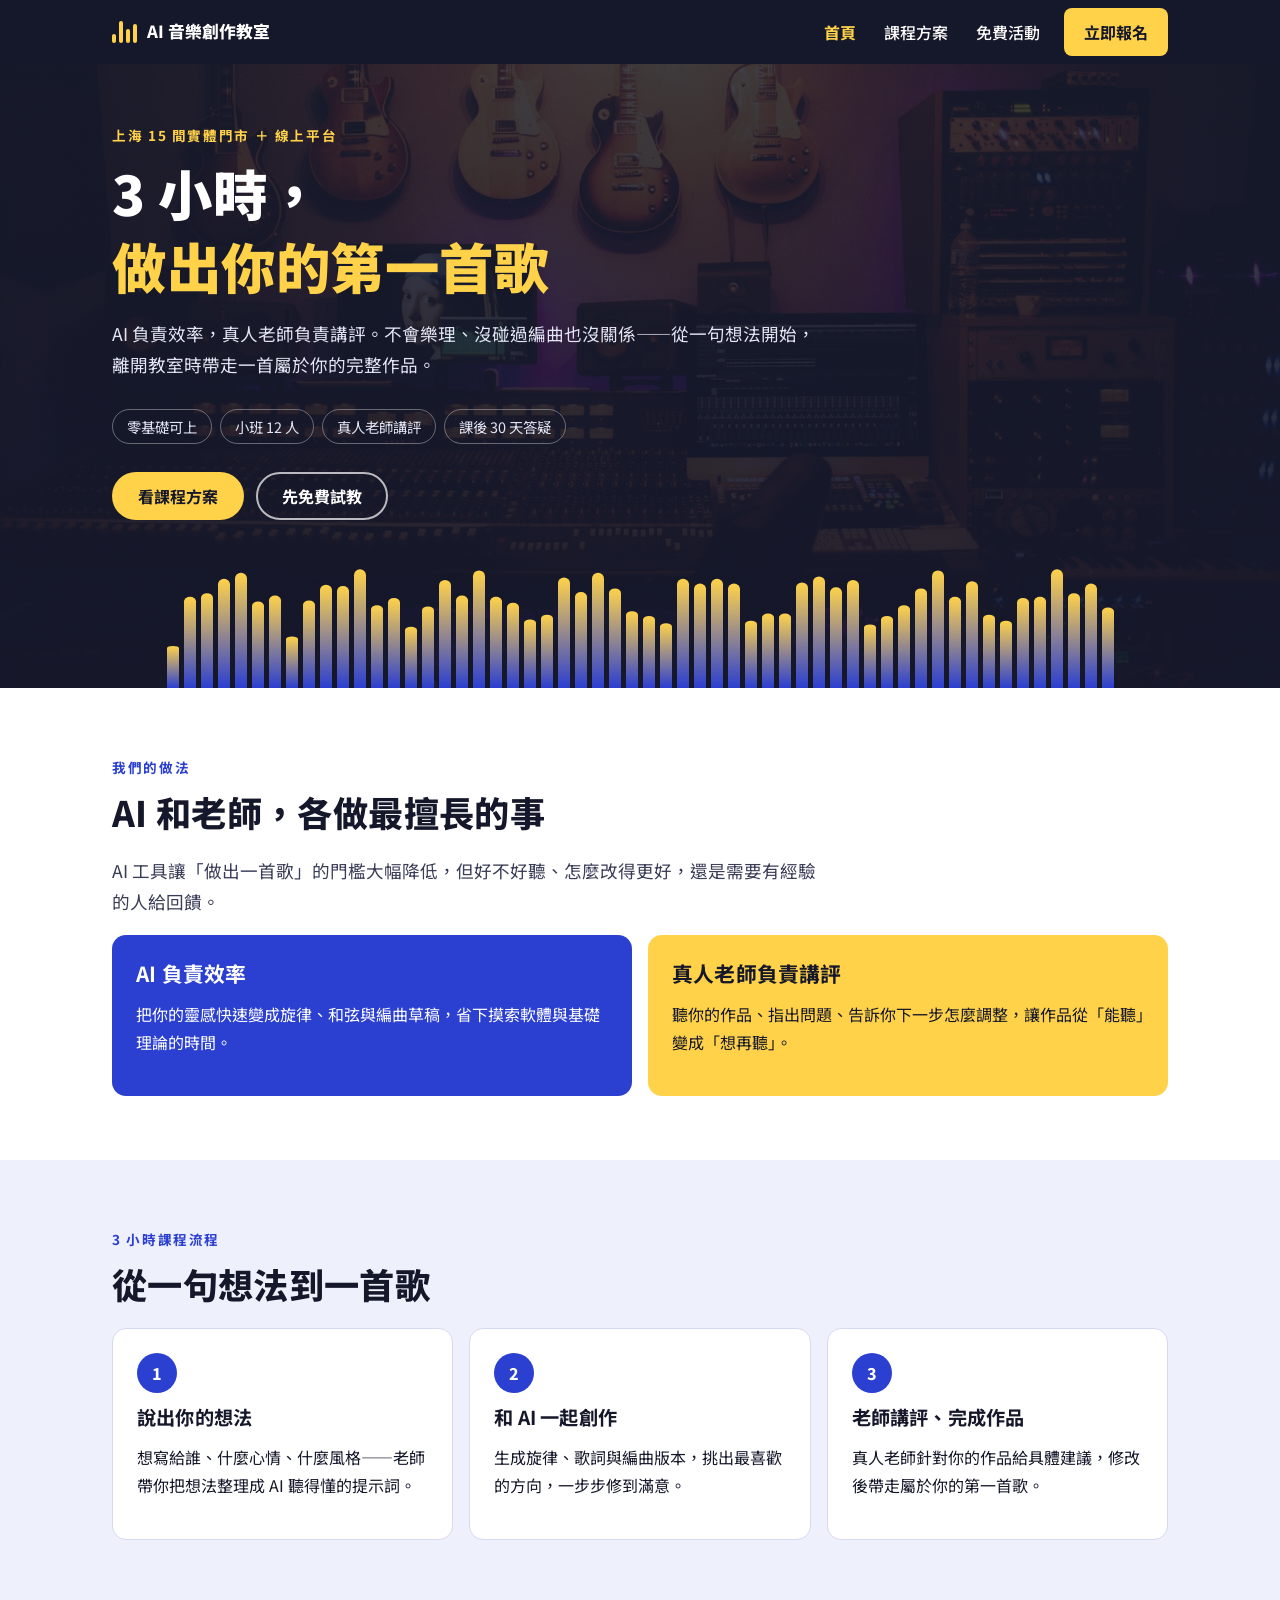
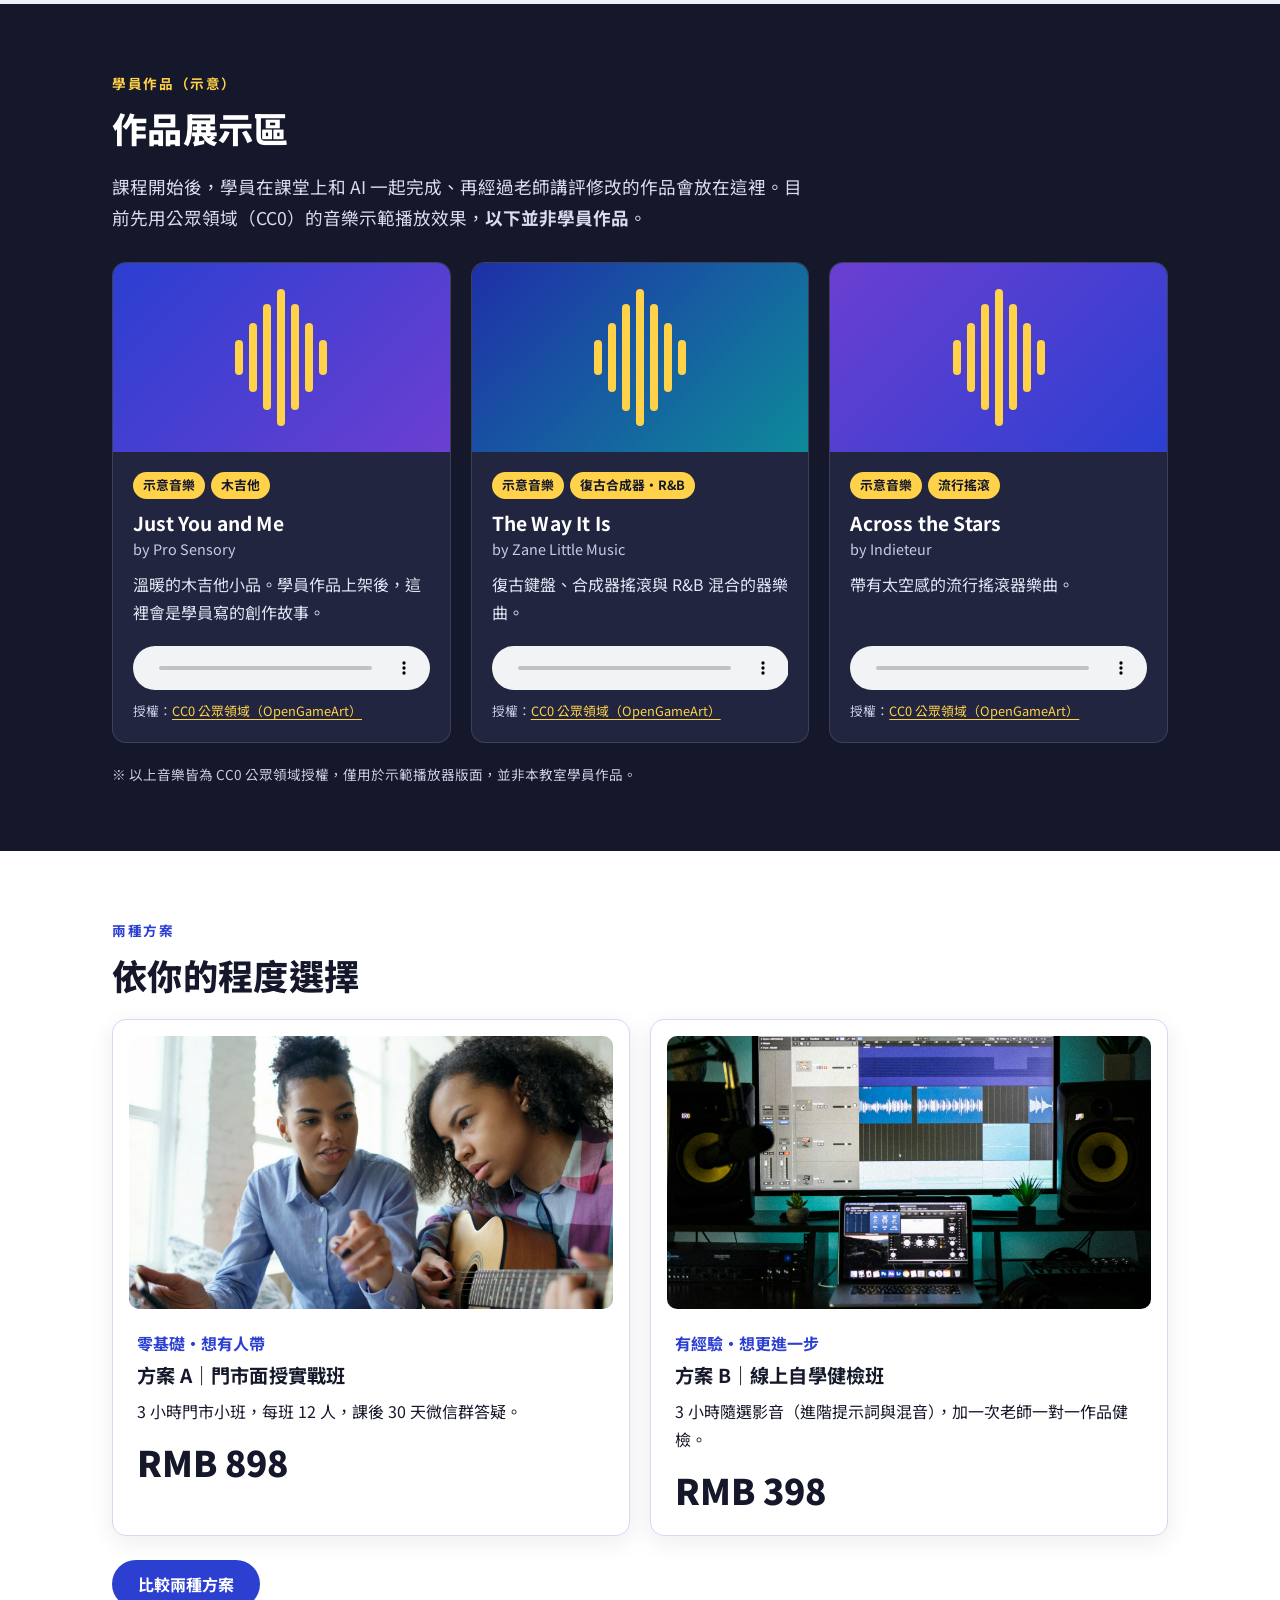
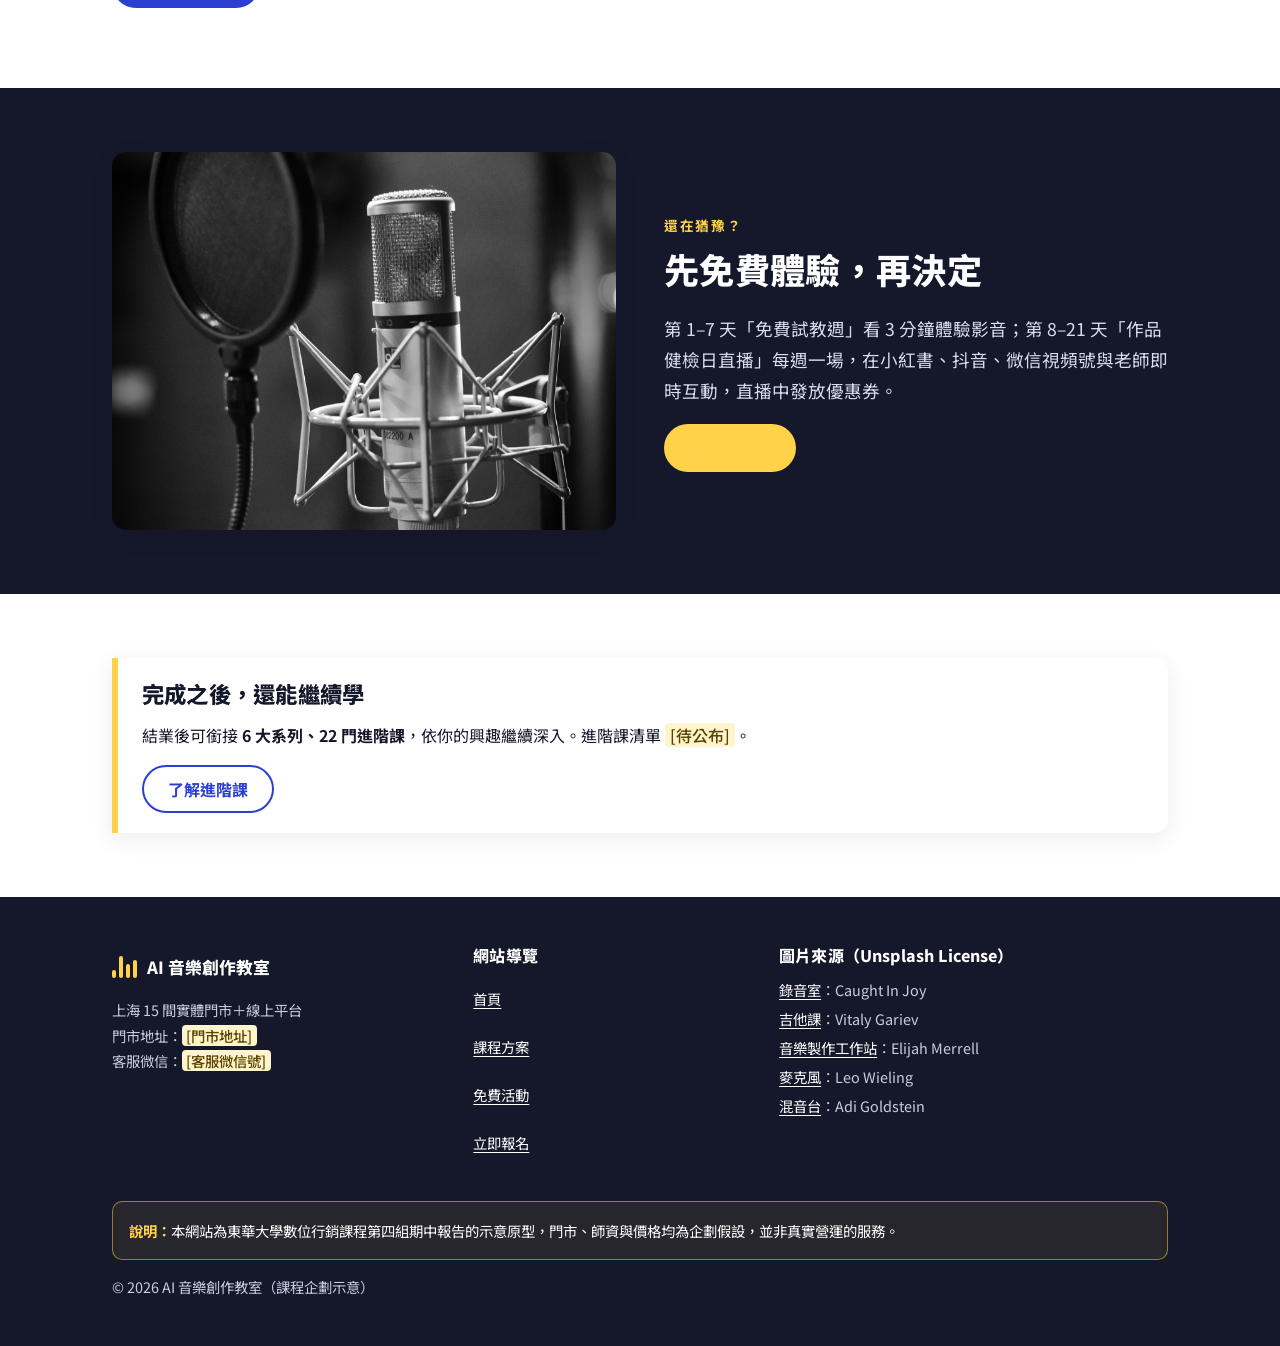
==== commit b6c26762: "ai-music 作品區改用 CC0 示意音樂並加入播放器 三首 OpenGameArt 的 CC0 公眾領域音樂（Pro Sensory、Zane Little Music、 Indieteur），" ====
--- a/ai-music/index.html
+++ b/ai-music/index.html
@@ -95,49 +95,51 @@
 
     <section class="section section-ink" id="works" aria-labelledby="works-title">
       <div class="container">
-        <span class="eyebrow">學員作品</span>
-        <h2 id="works-title">聽聽 3 小時做出來的歌</h2>
-        <p class="lead">每一首都是學員在課堂上和 AI 一起完成、再經過老師講評修改的作品。</p>
+        <span class="eyebrow">學員作品（示意）</span>
+        <h2 id="works-title">作品展示區</h2>
+        <p class="lead">課程開始後，學員在課堂上和 AI 一起完成、再經過老師講評修改的作品會放在這裡。目前先用公眾領域（CC0）的音樂示範播放效果，<strong>以下並非學員作品</strong>。</p>
         <!--
-          換上真的作品時：
+          換上學員作品時：
           1. 把 mp3 放進 ai-music/audio/
-          2. 把該卡片的 <div class="player is-empty">…</div> 整段換成：
-             <audio class="player-audio" controls preload="none" src="audio/檔名.mp3"></audio>
-          3. 把方括號文字換成歌名、作者、曲風與創作故事
+          2. 修改 <audio> 的 src、歌名、作者、標籤與說明
+          3. 刪除「示意音樂」標籤與授權那一行
         -->
         <div class="grid grid-3 works">
           <article class="work">
             <div class="work-cover" aria-hidden="true"><span></span><span></span><span></span><span></span><span></span><span></span><span></span></div>
             <div class="work-body">
-              <ul class="work-tags" aria-label="標籤"><li>[曲風]</li><li>[方案 A／B]</li></ul>
-              <h3>[作品名稱]</h3>
-              <p class="work-by">by [學員暱稱]</p>
-              <p class="work-story">[一句創作故事，例如：想寫給誰、在什麼心情下寫的]</p>
-              <div class="player is-empty"><span class="player-btn" aria-hidden="true">▶</span><span>音檔待上傳</span></div>
+              <ul class="work-tags" aria-label="標籤"><li>示意音樂</li><li>木吉他</li></ul>
+              <h3>Just You and Me</h3>
+              <p class="work-by">by Pro Sensory</p>
+              <p class="work-story">溫暖的木吉他小品。學員作品上架後，這裡會是學員寫的創作故事。</p>
+              <audio class="player-audio" controls preload="none" src="audio/just-you-and-me.mp3">你的瀏覽器不支援音訊播放。</audio>
+              <p class="work-license">授權：<a href="https://opengameart.org/content/just-you-and-me-guitar">CC0 公眾領域（OpenGameArt）</a></p>
             </div>
           </article>
           <article class="work">
             <div class="work-cover cover-2" aria-hidden="true"><span></span><span></span><span></span><span></span><span></span><span></span><span></span></div>
             <div class="work-body">
-              <ul class="work-tags" aria-label="標籤"><li>[曲風]</li><li>[方案 A／B]</li></ul>
-              <h3>[作品名稱]</h3>
-              <p class="work-by">by [學員暱稱]</p>
-              <p class="work-story">[一句創作故事]</p>
-              <div class="player is-empty"><span class="player-btn" aria-hidden="true">▶</span><span>音檔待上傳</span></div>
+              <ul class="work-tags" aria-label="標籤"><li>示意音樂</li><li>復古合成器・R&amp;B</li></ul>
+              <h3>The Way It Is</h3>
+              <p class="work-by">by Zane Little Music</p>
+              <p class="work-story">復古鍵盤、合成器搖滾與 R&amp;B 混合的器樂曲。</p>
+              <audio class="player-audio" controls preload="none" src="audio/the-way-it-is.mp3">你的瀏覽器不支援音訊播放。</audio>
+              <p class="work-license">授權：<a href="https://opengameart.org/content/the-way-it-is">CC0 公眾領域（OpenGameArt）</a></p>
             </div>
           </article>
           <article class="work">
             <div class="work-cover cover-3" aria-hidden="true"><span></span><span></span><span></span><span></span><span></span><span></span><span></span></div>
             <div class="work-body">
-              <ul class="work-tags" aria-label="標籤"><li>[曲風]</li><li>[方案 A／B]</li></ul>
-              <h3>[作品名稱]</h3>
-              <p class="work-by">by [學員暱稱]</p>
-              <p class="work-story">[一句創作故事]</p>
-              <div class="player is-empty"><span class="player-btn" aria-hidden="true">▶</span><span>音檔待上傳</span></div>
-            </div>
-          </article>
-        </div>
-        <p class="works-note">※ 示意版面：作品將於課程開始後陸續上架，目前尚無實際作品。</p>
+              <ul class="work-tags" aria-label="標籤"><li>示意音樂</li><li>流行搖滾</li></ul>
+              <h3>Across the Stars</h3>
+              <p class="work-by">by Indieteur</p>
+              <p class="work-story">帶有太空感的流行搖滾器樂曲。</p>
+              <audio class="player-audio" controls preload="none" src="audio/across-the-stars.mp3">你的瀏覽器不支援音訊播放。</audio>
+              <p class="work-license">授權：<a href="https://opengameart.org/content/across-the-stars">CC0 公眾領域（OpenGameArt）</a></p>
+            </div>
+          </article>
+        </div>
+        <p class="works-note">※ 以上音樂皆為 CC0 公眾領域授權，僅用於示範播放器版面，並非本教室學員作品。</p>
       </div>
     </section>
 
--- a/ai-music/style.css
+++ b/ai-music/style.css
@@ -402,3 +402,6 @@
 }
 .player-audio { width: 100%; }
 .works-note { margin: 20px 0 0; font-size: .85rem; color: #C9CCE3; }
+.work .player-audio { margin-top: 4px; height: 44px; }
+.work-license { margin: 10px 0 0; font-size: .8rem; color: #C9CCE3; }
+.work-license a { color: var(--yellow); }
